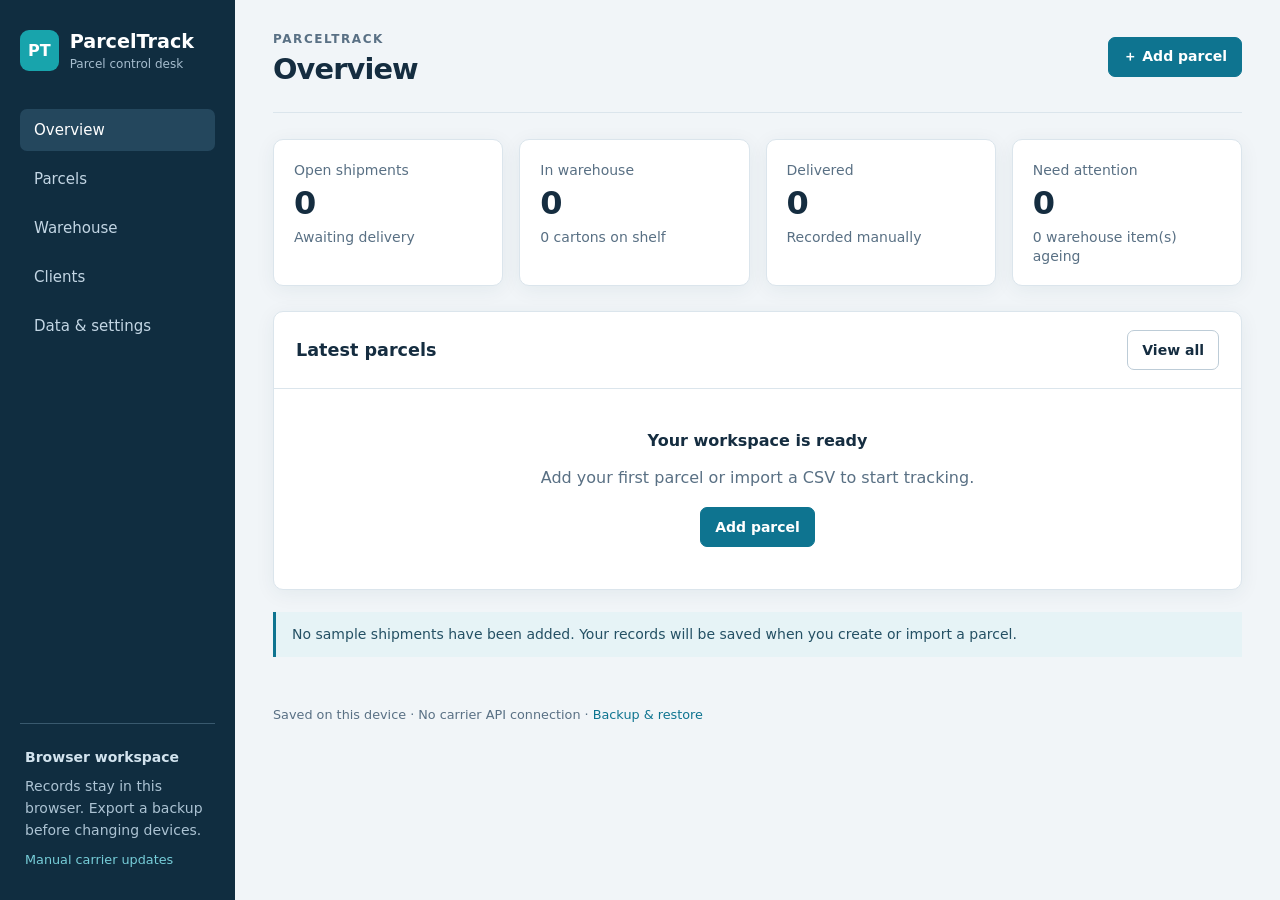
==== index.html @ 0fcff158 "Make GitHub Pages a working manual parcel and warehouse workspace" ====
<!doctype html>
<html lang="en">
<head>
<meta charset="utf-8"><meta name="viewport" content="width=device-width,initial-scale=1">
<meta name="description" content="ParcelTrack: manual shipment tracking, warehouse receiving, carton labels and client records.">
<title>ParcelTrack — Parcel control desk</title>
<link rel="icon" href="data:image/svg+xml,%3Csvg xmlns='http://www.w3.org/2000/svg' viewBox='0 0 32 32'%3E%3Crect width='32' height='32' rx='8' fill='%230e7490'/%3E%3Cpath d='m7 11 9-4 9 4v11l-9 4-9-4zM7 11l9 4 9-4M16 15v11' fill='none' stroke='white' stroke-width='2'/%3E%3C/svg%3E">
<link rel="stylesheet" href="./web/pages.css?v=2.0.0">
</head>
<body>
<div class="app">
<aside><a class="brand" href="#dashboard"><span class="brand-icon">PT</span><span>ParcelTrack<small>Parcel control desk</small></span></a><nav aria-label="Main navigation">
<a href="#dashboard">Overview</a><a href="#parcels">Parcels</a><a href="#warehouse">Warehouse</a><a href="#clients">Clients</a><a href="#settings">Data & settings</a></nav>
<div class="local-note"><strong>Browser workspace</strong><p>Records stay in this browser. Export a backup before changing devices.</p><span>Manual carrier updates</span></div></aside>
<div class="workspace"><header><div><span class="eyebrow" id="company">PARCEL CONTROL DESK</span><h1 id="title">Overview</h1></div><button class="primary" id="add">＋ Add parcel</button></header><main id="content" tabindex="-1"><p>Loading your workspace…</p></main><footer>Saved on this device · No carrier API connection · <a href="#settings">Backup & restore</a></footer></div>
</div>
<dialog id="dialog"><div class="dialog-head"><h2 id="dialog-title"></h2><button class="icon-btn" id="close-dialog" aria-label="Close dialog">×</button></div><div id="dialog-body"></div></dialog>
<div id="toast" role="status" aria-live="polite"></div>
<noscript><p class="fatal">Enable JavaScript to use ParcelTrack. The Python version remains available in the repository.</p></noscript>
<script type="module" src="./web/pages.mjs?v=2.0.0"></script>
</body></html>
---- web/pages.css ----
:root{font-family:Inter,system-ui,-apple-system,BlinkMacSystemFont,"Segoe UI",sans-serif;color:#152d40;background:#f1f5f8;font-size:16px;--ink:#152d40;--muted:#597084;--line:#dbe5ec;--teal:#0e7490;--nav:#102d40;--shadow:0 4px 20px #163c5010}*{box-sizing:border-box}body{margin:0}a{color:var(--teal);text-decoration:none}button,input,select,textarea{font:inherit}button,.button{border:1px solid #bdccd7;border-radius:7px;padding:9px 14px;background:white;color:var(--ink);cursor:pointer;font-weight:600;font-size:.875rem;display:inline-flex;align-items:center;justify-content:center;gap:6px;min-height:40px}button:hover,.button:hover{background:#eaf2f7}button:disabled{opacity:.45;cursor:not-allowed}.primary{background:var(--teal);color:white;border-color:var(--teal)}.primary:hover{background:#07576d}.danger{color:#b42318;border-color:#e7b7b5}.app{display:grid;grid-template-columns:235px 1fr;min-height:100vh}aside{background:var(--nav);color:#d2e3ee;padding:30px 20px;position:sticky;top:0;height:100vh;display:flex;flex-direction:column}.brand{display:flex;gap:11px;color:white;font-size:1.2rem;font-weight:750;align-items:center;margin-bottom:38px}.brand-icon{background:#18a4ac;padding:11px 8px;font-size:1rem;border-radius:9px}.brand small{display:block;color:#a6bdce;font-size:.75rem;font-weight:400;margin-top:4px}nav{display:flex;flex-direction:column;gap:7px}nav a{color:#c3d6e4;padding:12px 14px;border-radius:7px;font-size:.94rem}nav a:hover,nav a.active{background:#24475d;color:white}.local-note{margin-top:auto;font-size:.875rem;border-top:1px solid #39596e;padding:22px 5px 0;line-height:1.6}.local-note p{color:#acc3d3;margin:8px 0}.local-note span{display:block;color:#77ced9;font-size:.8rem}.workspace{min-width:0;padding:0 38px}header{display:flex;align-items:center;justify-content:space-between;gap:16px;padding:28px 0 26px;border-bottom:1px solid var(--line);margin-bottom:26px}.eyebrow{font-size:.75rem;letter-spacing:.13em;font-weight:700;color:var(--muted)}h1{margin:5px 0 0;font-size:1.8rem;letter-spacing:-.03em}h2{font-size:1.1rem;margin:0}h3{font-size:1rem;margin:0 0 12px}p{line-height:1.55}footer{font-size:.8rem;color:var(--muted);padding:28px 0}.metrics{display:grid;grid-template-columns:repeat(4,minmax(0,1fr));gap:16px;margin-bottom:25px}.metric{background:white;border:1px solid var(--line);border-radius:10px;padding:20px;box-shadow:var(--shadow)}.metric strong{font-size:2rem;display:block;margin:5px 0}.metric span{color:var(--muted);font-size:.875rem}.card{background:white;border:1px solid var(--line);border-radius:10px;box-shadow:var(--shadow);margin-bottom:22px;overflow:hidden}.card-head{padding:18px 22px;border-bottom:1px solid var(--line);display:flex;align-items:center;justify-content:space-between;gap:12px}.card-body{padding:22px}.note{background:#e6f3f6;border-left:3px solid #0e7490;padding:12px 16px;color:#245064;font-size:.875rem;line-height:1.55;margin-bottom:22px}.warning{background:#fff5dc;border-color:#c7820d;color:#80560c}.table-wrap{overflow-x:auto}table{width:100%;border-collapse:collapse;font-size:.875rem}th{text-align:left;background:#f6f9fb;color:var(--muted);font-weight:600;font-size:.8rem;white-space:nowrap;padding:12px 18px}td{padding:15px 18px;border-top:1px solid #e7eef3;vertical-align:middle}td small{display:block;color:var(--muted);margin-top:5px}.tracking{font-family:ui-monospace,SFMono-Regular,monospace;font-weight:650;overflow-wrap:anywhere}.pill{font-size:.75rem;display:inline-block;border-radius:4px;padding:5px 8px;background:#eaf0f5;color:#415e75;white-space:nowrap}.pill.delivered{background:#e4f5ed;color:#137449}.pill.exception{background:#fee9e7;color:#aa281e}.pill.customs{background:#fff2ce;color:#876211}.pill.in_transit,.pill.out_for_delivery{background:#e2f1fa;color:#13628c}.muted{color:var(--muted)}.small{font-size:.8rem}.toolbar{display:flex;flex-wrap:wrap;gap:10px;margin-bottom:20px;align-items:center}.toolbar input{flex:1;min-width:170px}.toolbar select{width:auto;min-width:125px}input,select,textarea{border:1px solid #b9cbd7;border-radius:6px;padding:10px 11px;background:white;color:var(--ink);width:100%;font-size:.9rem}input:focus,select:focus,textarea:focus{outline:2px solid #55b2c9;outline-offset:1px}textarea{min-height:90px;resize:vertical}label{font-size:.875rem;font-weight:600;display:block}label input,label select,label textarea{margin-top:7px;font-weight:400}.form-grid{display:grid;grid-template-columns:1fr 1fr;gap:18px}.form-grid .full{grid-column:1/-1}.actions{display:flex;gap:9px;flex-wrap:wrap;align-items:center;margin-top:20px}.empty{padding:42px 22px;text-align:center;color:var(--muted)}.empty h3{color:var(--ink)}dialog{border:0;padding:0;border-radius:12px;width:min(690px,calc(100vw - 30px));max-height:90vh;box-shadow:0 20px 90px #0b273f50;color:var(--ink)}dialog::backdrop{background:#0b273f80}.dialog-head{padding:18px 24px;display:flex;align-items:center;justify-content:space-between;border-bottom:1px solid var(--line)}#dialog-body{padding:24px}.icon-btn{font-size:1.5rem;padding:0;width:38px;border:none}.error{color:#a7281f;background:#feeceb;padding:12px;border-radius:5px;font-size:.875rem;margin:15px 0}.detail-grid{display:grid;grid-template-columns:1.5fr 1fr;gap:22px}.facts{display:grid;grid-template-columns:1fr 1fr;gap:20px}.facts dt{font-size:.8rem;color:var(--muted);margin-bottom:5px}.facts dd{margin:0;overflow-wrap:anywhere}.timeline{list-style:none;margin:0;padding:0}.timeline li{border-left:2px solid #afd2df;padding:0 0 23px 18px;margin-left:4px;position:relative}.timeline li::before{content:'';width:8px;height:8px;background:var(--teal);position:absolute;left:-5px;top:5px;border-radius:50%}.timeline p{margin:4px 0 0;font-size:.9rem;overflow-wrap:anywhere}.scan-form{display:flex;gap:10px;align-items:end;flex-wrap:wrap}.scan-form label:first-child{flex:2;min-width:200px}.scan-form label{flex:1;min-width:140px}.client-cards{display:grid;grid-template-columns:repeat(3,minmax(0,1fr));gap:18px}.client-card{padding:22px;margin:0;overflow-wrap:anywhere}.client-card h3{margin-bottom:12px}.client-card p{font-size:.875rem;margin:5px 0}#toast{position:fixed;right:24px;bottom:24px;padding:14px 20px;border-radius:8px;background:#14394e;color:white;box-shadow:var(--shadow);max-width:calc(100vw - 40px);z-index:10;display:none;font-size:.9rem}#toast.visible{display:block}#toast.err{background:#982a23}.fatal{padding:30px}.progress{display:flex;align-items:center;gap:9px}.progress-track{width:70px;height:5px;border-radius:3px;background:#e0e9ef}.progress-track span{display:block;height:100%;background:var(--teal);border-radius:3px}.stale{color:#a5680a;font-weight:650}.settings-grid{display:grid;grid-template-columns:1fr 1fr;gap:22px}.count{color:var(--muted);font-size:.8rem;margin-left:8px}.file-input{padding:8px}.receipt-list{max-height:220px;overflow:auto}.receipt-list p{font-size:.8rem;padding:8px;background:#f2f7fa}.selected-summary{margin:0 0 15px;color:var(--muted);font-size:.875rem}button:focus-visible,a:focus-visible{outline:3px solid #38a9c3;outline-offset:3px}
@media(min-width:1500px){.workspace{max-width:1450px;width:100%;margin:auto}}@media(max-width:1100px){.app{grid-template-columns:190px 1fr}.workspace{padding:0 24px}.metrics{gap:10px}.metric{padding:16px}.client-cards{grid-template-columns:repeat(2,minmax(0,1fr))}.detail-grid{grid-template-columns:1fr}.settings-grid{grid-template-columns:1fr}}@media(max-width:760px){.app{display:block}aside{height:auto;position:static;padding:16px}.brand{margin-bottom:14px}.brand small{display:none}nav{flex-direction:row;gap:4px;overflow:auto}nav a{white-space:nowrap;font-size:.8rem;padding:9px 10px}.local-note{display:none}.workspace{padding:0 16px}header{padding:20px 0;margin-bottom:20px}h1{font-size:1.5rem}.eyebrow{font-size:.65rem}.metrics{grid-template-columns:1fr 1fr}.metric strong{font-size:1.7rem}.form-grid{grid-template-columns:1fr}.form-grid .full{grid-column:auto}.client-cards{grid-template-columns:1fr}.card-head,.card-body{padding:16px}#dialog-body{padding:18px}.facts{gap:16px}.scan-form button{width:100%}.toolbar{gap:8px}.toolbar select{flex:1}.toolbar button{flex:1}header .primary{padding:9px 10px;font-size:.8rem}}
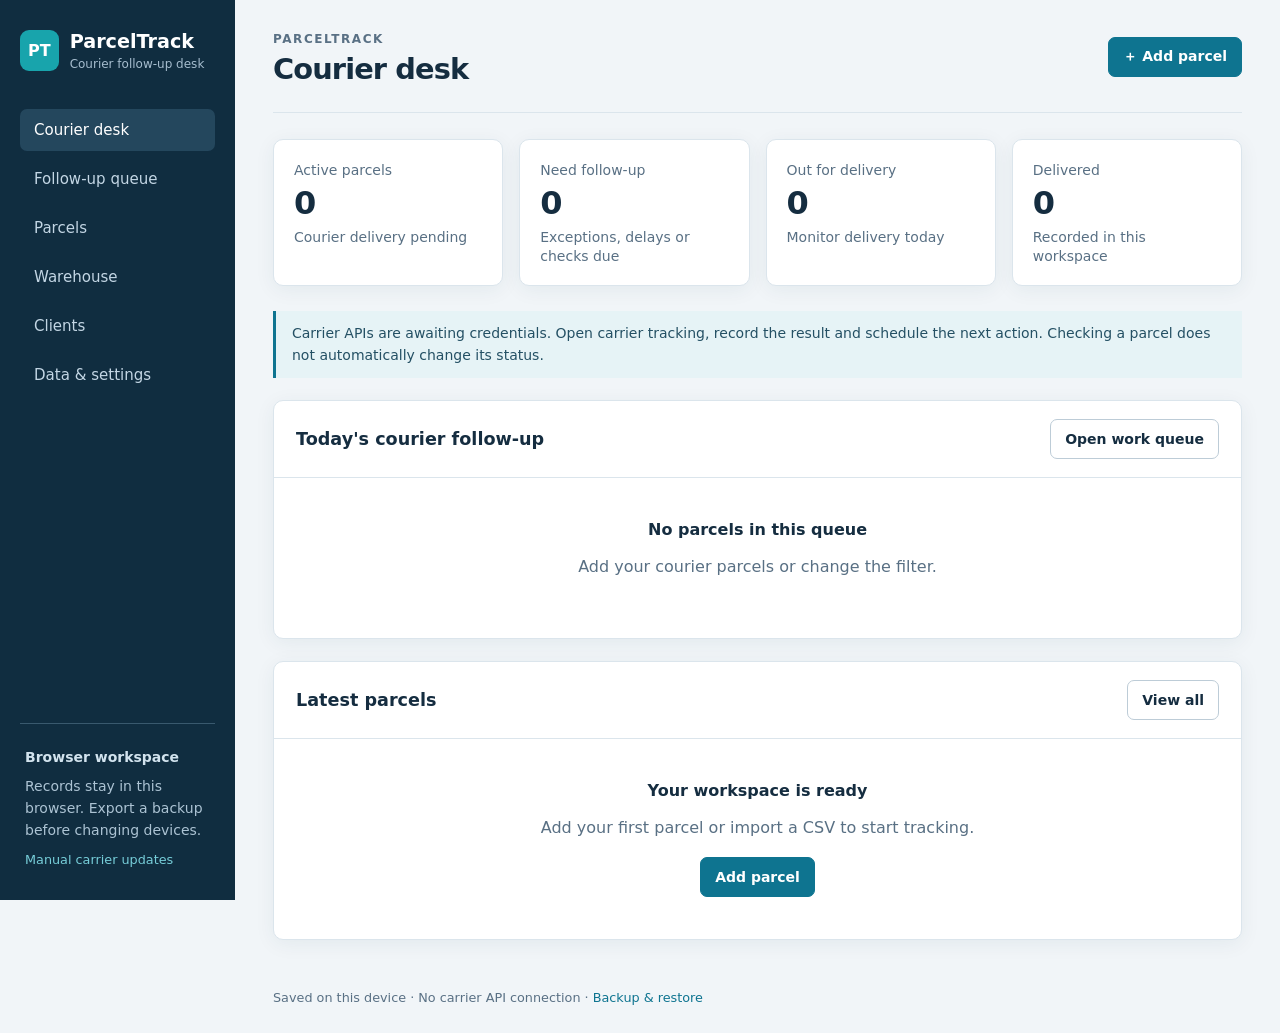
==== commit 1fff6707: "Add practical courier follow-up queue and client updates" ====
--- a/index.html
+++ b/index.html
@@ -2,20 +2,20 @@
 <html lang="en">
 <head>
 <meta charset="utf-8"><meta name="viewport" content="width=device-width,initial-scale=1">
-<meta name="description" content="ParcelTrack: manual shipment tracking, warehouse receiving, carton labels and client records.">
-<title>ParcelTrack — Parcel control desk</title>
+<meta name="description" content="ParcelTrack: courier follow-up, delivery exceptions, next actions and client updates.">
+<title>ParcelTrack — Courier follow-up desk</title>
 <link rel="icon" href="data:image/svg+xml,%3Csvg xmlns='http://www.w3.org/2000/svg' viewBox='0 0 32 32'%3E%3Crect width='32' height='32' rx='8' fill='%230e7490'/%3E%3Cpath d='m7 11 9-4 9 4v11l-9 4-9-4zM7 11l9 4 9-4M16 15v11' fill='none' stroke='white' stroke-width='2'/%3E%3C/svg%3E">
-<link rel="stylesheet" href="./web/pages.css?v=2.0.0">
+<link rel="stylesheet" href="./web/pages.css?v=2.1.0">
 </head>
 <body>
 <div class="app">
-<aside><a class="brand" href="#dashboard"><span class="brand-icon">PT</span><span>ParcelTrack<small>Parcel control desk</small></span></a><nav aria-label="Main navigation">
-<a href="#dashboard">Overview</a><a href="#parcels">Parcels</a><a href="#warehouse">Warehouse</a><a href="#clients">Clients</a><a href="#settings">Data & settings</a></nav>
+<aside><a class="brand" href="#dashboard"><span class="brand-icon">PT</span><span>ParcelTrack<small>Courier follow-up desk</small></span></a><nav aria-label="Main navigation">
+<a href="#dashboard">Courier desk</a><a href="#followup">Follow-up queue</a><a href="#parcels">Parcels</a><a href="#warehouse">Warehouse</a><a href="#clients">Clients</a><a href="#settings">Data & settings</a></nav>
 <div class="local-note"><strong>Browser workspace</strong><p>Records stay in this browser. Export a backup before changing devices.</p><span>Manual carrier updates</span></div></aside>
 <div class="workspace"><header><div><span class="eyebrow" id="company">PARCEL CONTROL DESK</span><h1 id="title">Overview</h1></div><button class="primary" id="add">＋ Add parcel</button></header><main id="content" tabindex="-1"><p>Loading your workspace…</p></main><footer>Saved on this device · No carrier API connection · <a href="#settings">Backup & restore</a></footer></div>
 </div>
 <dialog id="dialog"><div class="dialog-head"><h2 id="dialog-title"></h2><button class="icon-btn" id="close-dialog" aria-label="Close dialog">×</button></div><div id="dialog-body"></div></dialog>
 <div id="toast" role="status" aria-live="polite"></div>
 <noscript><p class="fatal">Enable JavaScript to use ParcelTrack. The Python version remains available in the repository.</p></noscript>
-<script type="module" src="./web/pages.mjs?v=2.0.0"></script>
+<script type="module" src="./web/pages.mjs?v=2.1.0"></script>
 </body></html>
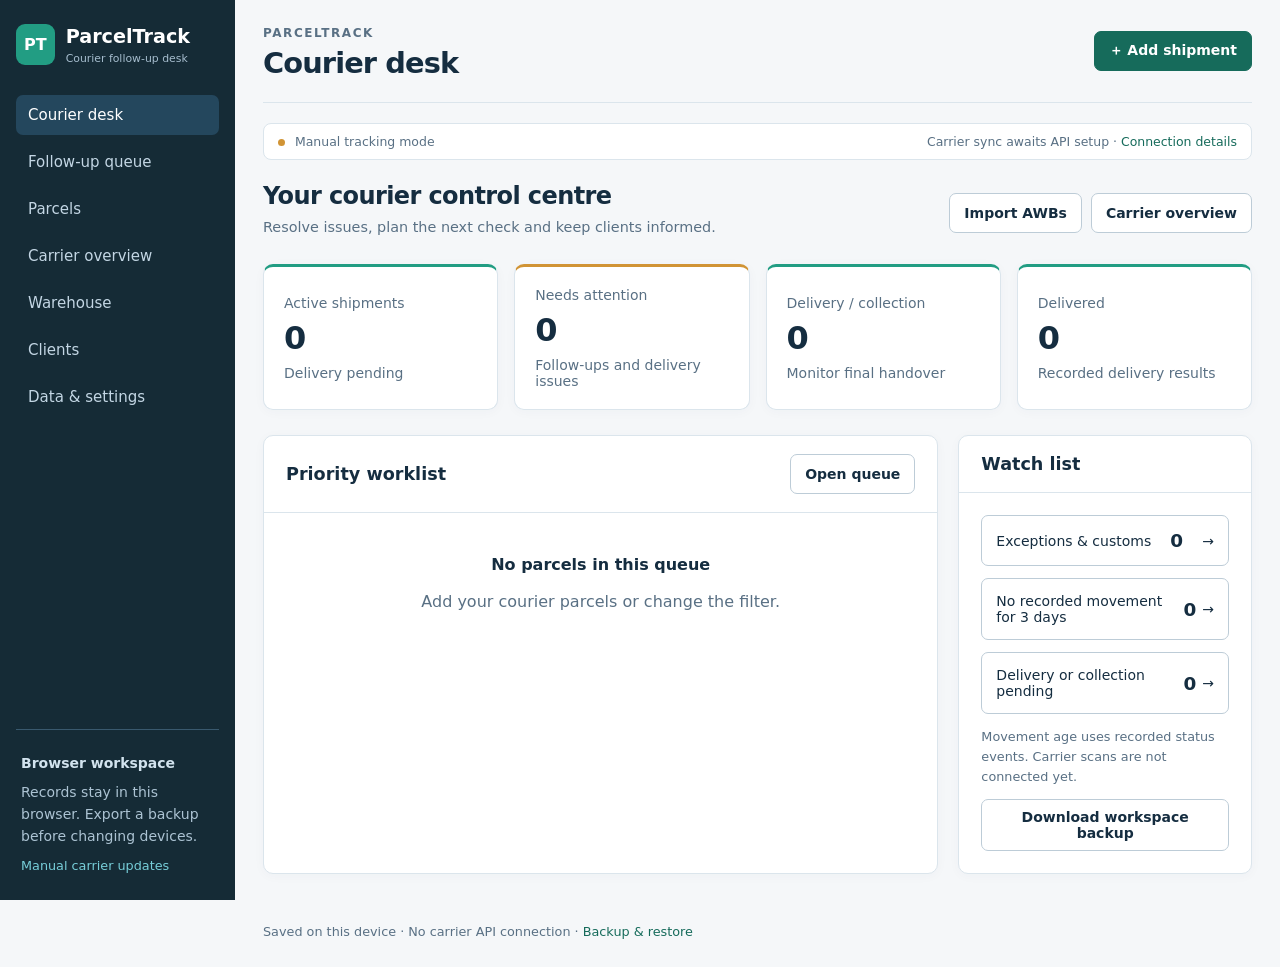
==== commit 35147fdd: "Redesign courier workspace from five-platform feature benchmark" ====
--- a/index.html
+++ b/index.html
@@ -5,17 +5,17 @@
 <meta name="description" content="ParcelTrack: courier follow-up, delivery exceptions, next actions and client updates.">
 <title>ParcelTrack — Courier follow-up desk</title>
 <link rel="icon" href="data:image/svg+xml,%3Csvg xmlns='http://www.w3.org/2000/svg' viewBox='0 0 32 32'%3E%3Crect width='32' height='32' rx='8' fill='%230e7490'/%3E%3Cpath d='m7 11 9-4 9 4v11l-9 4-9-4zM7 11l9 4 9-4M16 15v11' fill='none' stroke='white' stroke-width='2'/%3E%3C/svg%3E">
-<link rel="stylesheet" href="./web/pages.css?v=2.1.0">
+<link rel="stylesheet" href="./web/pages.css?v=2.2.0">
 </head>
 <body>
 <div class="app">
 <aside><a class="brand" href="#dashboard"><span class="brand-icon">PT</span><span>ParcelTrack<small>Courier follow-up desk</small></span></a><nav aria-label="Main navigation">
-<a href="#dashboard">Courier desk</a><a href="#followup">Follow-up queue</a><a href="#parcels">Parcels</a><a href="#warehouse">Warehouse</a><a href="#clients">Clients</a><a href="#settings">Data & settings</a></nav>
+<a href="#dashboard">Courier desk</a><a href="#followup">Follow-up queue</a><a href="#parcels">Parcels</a><a href="#insights">Carrier overview</a><a href="#warehouse">Warehouse</a><a href="#clients">Clients</a><a href="#settings">Data & settings</a></nav>
 <div class="local-note"><strong>Browser workspace</strong><p>Records stay in this browser. Export a backup before changing devices.</p><span>Manual carrier updates</span></div></aside>
-<div class="workspace"><header><div><span class="eyebrow" id="company">PARCEL CONTROL DESK</span><h1 id="title">Overview</h1></div><button class="primary" id="add">＋ Add parcel</button></header><main id="content" tabindex="-1"><p>Loading your workspace…</p></main><footer>Saved on this device · No carrier API connection · <a href="#settings">Backup & restore</a></footer></div>
+<div class="workspace"><header><div><span class="eyebrow" id="company">PARCEL CONTROL DESK</span><h1 id="title">Overview</h1></div><button class="primary" id="add">＋ Add shipment</button></header><main id="content" tabindex="-1"><p>Loading your workspace…</p></main><footer>Saved on this device · No carrier API connection · <a href="#settings">Backup & restore</a></footer></div>
 </div>
 <dialog id="dialog"><div class="dialog-head"><h2 id="dialog-title"></h2><button class="icon-btn" id="close-dialog" aria-label="Close dialog">×</button></div><div id="dialog-body"></div></dialog>
 <div id="toast" role="status" aria-live="polite"></div>
 <noscript><p class="fatal">Enable JavaScript to use ParcelTrack. The Python version remains available in the repository.</p></noscript>
-<script type="module" src="./web/pages.mjs?v=2.1.0"></script>
+<script type="module" src="./web/pages.mjs?v=2.2.0"></script>
 </body></html>
--- a/web/pages.css
+++ b/web/pages.css
@@ -1,2 +1,6 @@
 :root{font-family:Inter,system-ui,-apple-system,BlinkMacSystemFont,"Segoe UI",sans-serif;color:#152d40;background:#f1f5f8;font-size:16px;--ink:#152d40;--muted:#597084;--line:#dbe5ec;--teal:#0e7490;--nav:#102d40;--shadow:0 4px 20px #163c5010}*{box-sizing:border-box}body{margin:0}a{color:var(--teal);text-decoration:none}button,input,select,textarea{font:inherit}button,.button{border:1px solid #bdccd7;border-radius:7px;padding:9px 14px;background:white;color:var(--ink);cursor:pointer;font-weight:600;font-size:.875rem;display:inline-flex;align-items:center;justify-content:center;gap:6px;min-height:40px}button:hover,.button:hover{background:#eaf2f7}button:disabled{opacity:.45;cursor:not-allowed}.primary{background:var(--teal);color:white;border-color:var(--teal)}.primary:hover{background:#07576d}.danger{color:#b42318;border-color:#e7b7b5}.app{display:grid;grid-template-columns:235px 1fr;min-height:100vh}aside{background:var(--nav);color:#d2e3ee;padding:30px 20px;position:sticky;top:0;height:100vh;display:flex;flex-direction:column}.brand{display:flex;gap:11px;color:white;font-size:1.2rem;font-weight:750;align-items:center;margin-bottom:38px}.brand-icon{background:#18a4ac;padding:11px 8px;font-size:1rem;border-radius:9px}.brand small{display:block;color:#a6bdce;font-size:.75rem;font-weight:400;margin-top:4px}nav{display:flex;flex-direction:column;gap:7px}nav a{color:#c3d6e4;padding:12px 14px;border-radius:7px;font-size:.94rem}nav a:hover,nav a.active{background:#24475d;color:white}.local-note{margin-top:auto;font-size:.875rem;border-top:1px solid #39596e;padding:22px 5px 0;line-height:1.6}.local-note p{color:#acc3d3;margin:8px 0}.local-note span{display:block;color:#77ced9;font-size:.8rem}.workspace{min-width:0;padding:0 38px}header{display:flex;align-items:center;justify-content:space-between;gap:16px;padding:28px 0 26px;border-bottom:1px solid var(--line);margin-bottom:26px}.eyebrow{font-size:.75rem;letter-spacing:.13em;font-weight:700;color:var(--muted)}h1{margin:5px 0 0;font-size:1.8rem;letter-spacing:-.03em}h2{font-size:1.1rem;margin:0}h3{font-size:1rem;margin:0 0 12px}p{line-height:1.55}footer{font-size:.8rem;color:var(--muted);padding:28px 0}.metrics{display:grid;grid-template-columns:repeat(4,minmax(0,1fr));gap:16px;margin-bottom:25px}.metric{background:white;border:1px solid var(--line);border-radius:10px;padding:20px;box-shadow:var(--shadow)}.metric strong{font-size:2rem;display:block;margin:5px 0}.metric span{color:var(--muted);font-size:.875rem}.card{background:white;border:1px solid var(--line);border-radius:10px;box-shadow:var(--shadow);margin-bottom:22px;overflow:hidden}.card-head{padding:18px 22px;border-bottom:1px solid var(--line);display:flex;align-items:center;justify-content:space-between;gap:12px}.card-body{padding:22px}.note{background:#e6f3f6;border-left:3px solid #0e7490;padding:12px 16px;color:#245064;font-size:.875rem;line-height:1.55;margin-bottom:22px}.warning{background:#fff5dc;border-color:#c7820d;color:#80560c}.table-wrap{overflow-x:auto}table{width:100%;border-collapse:collapse;font-size:.875rem}th{text-align:left;background:#f6f9fb;color:var(--muted);font-weight:600;font-size:.8rem;white-space:nowrap;padding:12px 18px}td{padding:15px 18px;border-top:1px solid #e7eef3;vertical-align:middle}td small{display:block;color:var(--muted);margin-top:5px}.tracking{font-family:ui-monospace,SFMono-Regular,monospace;font-weight:650;overflow-wrap:anywhere}.pill{font-size:.75rem;display:inline-block;border-radius:4px;padding:5px 8px;background:#eaf0f5;color:#415e75;white-space:nowrap}.pill.delivered{background:#e4f5ed;color:#137449}.pill.exception{background:#fee9e7;color:#aa281e}.pill.customs{background:#fff2ce;color:#876211}.pill.in_transit,.pill.out_for_delivery{background:#e2f1fa;color:#13628c}.muted{color:var(--muted)}.small{font-size:.8rem}.toolbar{display:flex;flex-wrap:wrap;gap:10px;margin-bottom:20px;align-items:center}.toolbar input{flex:1;min-width:170px}.toolbar select{width:auto;min-width:125px}input,select,textarea{border:1px solid #b9cbd7;border-radius:6px;padding:10px 11px;background:white;color:var(--ink);width:100%;font-size:.9rem}input:focus,select:focus,textarea:focus{outline:2px solid #55b2c9;outline-offset:1px}textarea{min-height:90px;resize:vertical}label{font-size:.875rem;font-weight:600;display:block}label input,label select,label textarea{margin-top:7px;font-weight:400}.form-grid{display:grid;grid-template-columns:1fr 1fr;gap:18px}.form-grid .full{grid-column:1/-1}.actions{display:flex;gap:9px;flex-wrap:wrap;align-items:center;margin-top:20px}.empty{padding:42px 22px;text-align:center;color:var(--muted)}.empty h3{color:var(--ink)}dialog{border:0;padding:0;border-radius:12px;width:min(690px,calc(100vw - 30px));max-height:90vh;box-shadow:0 20px 90px #0b273f50;color:var(--ink)}dialog::backdrop{background:#0b273f80}.dialog-head{padding:18px 24px;display:flex;align-items:center;justify-content:space-between;border-bottom:1px solid var(--line)}#dialog-body{padding:24px}.icon-btn{font-size:1.5rem;padding:0;width:38px;border:none}.error{color:#a7281f;background:#feeceb;padding:12px;border-radius:5px;font-size:.875rem;margin:15px 0}.detail-grid{display:grid;grid-template-columns:1.5fr 1fr;gap:22px}.facts{display:grid;grid-template-columns:1fr 1fr;gap:20px}.facts dt{font-size:.8rem;color:var(--muted);margin-bottom:5px}.facts dd{margin:0;overflow-wrap:anywhere}.timeline{list-style:none;margin:0;padding:0}.timeline li{border-left:2px solid #afd2df;padding:0 0 23px 18px;margin-left:4px;position:relative}.timeline li::before{content:'';width:8px;height:8px;background:var(--teal);position:absolute;left:-5px;top:5px;border-radius:50%}.timeline p{margin:4px 0 0;font-size:.9rem;overflow-wrap:anywhere}.scan-form{display:flex;gap:10px;align-items:end;flex-wrap:wrap}.scan-form label:first-child{flex:2;min-width:200px}.scan-form label{flex:1;min-width:140px}.client-cards{display:grid;grid-template-columns:repeat(3,minmax(0,1fr));gap:18px}.client-card{padding:22px;margin:0;overflow-wrap:anywhere}.client-card h3{margin-bottom:12px}.client-card p{font-size:.875rem;margin:5px 0}#toast{position:fixed;right:24px;bottom:24px;padding:14px 20px;border-radius:8px;background:#14394e;color:white;box-shadow:var(--shadow);max-width:calc(100vw - 40px);z-index:10;display:none;font-size:.9rem}#toast.visible{display:block}#toast.err{background:#982a23}.fatal{padding:30px}.progress{display:flex;align-items:center;gap:9px}.progress-track{width:70px;height:5px;border-radius:3px;background:#e0e9ef}.progress-track span{display:block;height:100%;background:var(--teal);border-radius:3px}.stale{color:#a5680a;font-weight:650}.settings-grid{display:grid;grid-template-columns:1fr 1fr;gap:22px}.count{color:var(--muted);font-size:.8rem;margin-left:8px}.file-input{padding:8px}.receipt-list{max-height:220px;overflow:auto}.receipt-list p{font-size:.8rem;padding:8px;background:#f2f7fa}.selected-summary{margin:0 0 15px;color:var(--muted);font-size:.875rem}button:focus-visible,a:focus-visible{outline:3px solid #38a9c3;outline-offset:3px}
 @media(min-width:1500px){.workspace{max-width:1450px;width:100%;margin:auto}}@media(max-width:1100px){.app{grid-template-columns:190px 1fr}.workspace{padding:0 24px}.metrics{gap:10px}.metric{padding:16px}.client-cards{grid-template-columns:repeat(2,minmax(0,1fr))}.detail-grid{grid-template-columns:1fr}.settings-grid{grid-template-columns:1fr}}@media(max-width:760px){.app{display:block}aside{height:auto;position:static;padding:16px}.brand{margin-bottom:14px}.brand small{display:none}nav{flex-direction:row;gap:4px;overflow:auto}nav a{white-space:nowrap;font-size:.8rem;padding:9px 10px}.local-note{display:none}.workspace{padding:0 16px}header{padding:20px 0;margin-bottom:20px}h1{font-size:1.5rem}.eyebrow{font-size:.65rem}.metrics{grid-template-columns:1fr 1fr}.metric strong{font-size:1.7rem}.form-grid{grid-template-columns:1fr}.form-grid .full{grid-column:auto}.client-cards{grid-template-columns:1fr}.card-head,.card-body{padding:16px}#dialog-body{padding:18px}.facts{gap:16px}.scan-form button{width:100%}.toolbar{gap:8px}.toolbar select{flex:1}.toolbar button{flex:1}header .primary{padding:9px 10px;font-size:.8rem}}
+
+/* Courier workspace */
+:root{--teal:#166b5b;--nav:#152b36;--shadow:0 2px 12px #163c5008;background:#f5f7f9}.workspace{padding:0 28px}aside{padding:24px 16px}.brand-icon{background:#229d83}.brand{margin-bottom:30px}.brand small{font-size:.68rem}nav a{padding:11px 12px}header{padding:22px 0;margin-bottom:20px}.connection-bar{display:flex;justify-content:space-between;flex-wrap:wrap;gap:8px;font-size:.78rem;color:var(--muted);padding:10px 14px;border:1px solid var(--line);background:#fff;border-radius:8px;margin-bottom:22px}.connection-bar i{display:inline-block;width:7px;height:7px;background:#d19435;border-radius:50%;margin-right:6px}.desk-intro{display:flex;align-items:center;justify-content:space-between;gap:16px;margin-bottom:20px}.desk-intro h2{font-size:1.5rem;letter-spacing:-.025em}.desk-intro p{margin:6px 0;font-size:.9rem}.desk-intro .actions,.card-head .actions{margin-top:0}.metric{display:block;text-align:left;font-weight:400;min-height:126px;border-top:3px solid #229d83}.metric:hover{border-color:#229d83;background:white}.metric strong{color:var(--ink);margin:8px 0}.metric:nth-child(2){border-top-color:#d19435}.desk-grid{display:grid;grid-template-columns:minmax(0,2.3fr) minmax(245px,1fr);gap:20px}.watch-item{width:100%;display:flex;justify-content:space-between;text-align:left;margin-bottom:12px;font-weight:400;padding:14px}.watch-item strong{font-size:1.15rem}.status-tabs{display:flex;overflow:auto;gap:6px;margin-bottom:18px;padding-bottom:3px}.status-tabs button{white-space:nowrap;border-color:transparent;background:transparent;color:var(--muted)}.status-tabs button.active{background:#e2f0eb;color:#155d4d;border-color:#afd6c7}.status-tabs span{border-radius:20px;background:#fff;padding:2px 7px;font-size:.72rem}.filter-bar{padding:14px;background:#fff;border:1px solid var(--line);border-radius:9px}.selection-bar{display:flex;align-items:center;gap:10px;flex-wrap:wrap;margin-bottom:14px;font-size:.8rem}.selection-bar button{min-height:32px;padding:6px 10px;font-size:.78rem}.shipment-table td{padding:14px 16px}.shipment-table td:first-child,.shipment-table th:first-child{width:36px;padding-right:0}.shipment-table input[type=checkbox]{width:16px;height:16px;accent-color:var(--teal)}.shipment-table td:last-child{max-width:240px}.shipment-table td button{min-height:30px;font-size:.75rem;margin-top:8px;padding:5px 10px}.selected-row{background:#eef7f3}.tag-text{color:#166b5b!important}.pagination{padding:14px 20px;border-top:1px solid var(--line);display:flex;align-items:center;justify-content:flex-end;gap:12px;font-size:.8rem}.pagination>span:first-child{margin-right:auto}.pagination button{min-height:32px;padding:6px 10px}.shipment-hero{display:flex;align-items:center;justify-content:space-between;gap:20px;padding:22px;background:#fff;border:1px solid var(--line);border-radius:10px;margin-bottom:18px}.shipment-hero h2{margin:9px 0;font-size:1.3rem}.shipment-hero p{margin:0;font-size:.9rem}#client-message{min-height:250px}.pill.attempt_failed{background:#fee9e7;color:#aa281e}.pill.available_for_pickup{background:#e6edf9;color:#345f9c}
+@media(max-width:1200px){.desk-grid{grid-template-columns:1fr}.filter-bar select{flex:1}.shipment-table{min-width:860px}}@media(max-width:760px){.workspace{padding:0 14px}.desk-intro{display:block}.desk-intro .actions{margin-top:14px}.connection-bar{font-size:.72rem}.metric{min-height:116px}.status-tabs{margin-bottom:12px}.shipment-hero{align-items:flex-start;flex-direction:column}.pagination{flex-wrap:wrap;gap:8px}.desk-intro h2{font-size:1.2rem}nav a{padding:9px 10px}}
